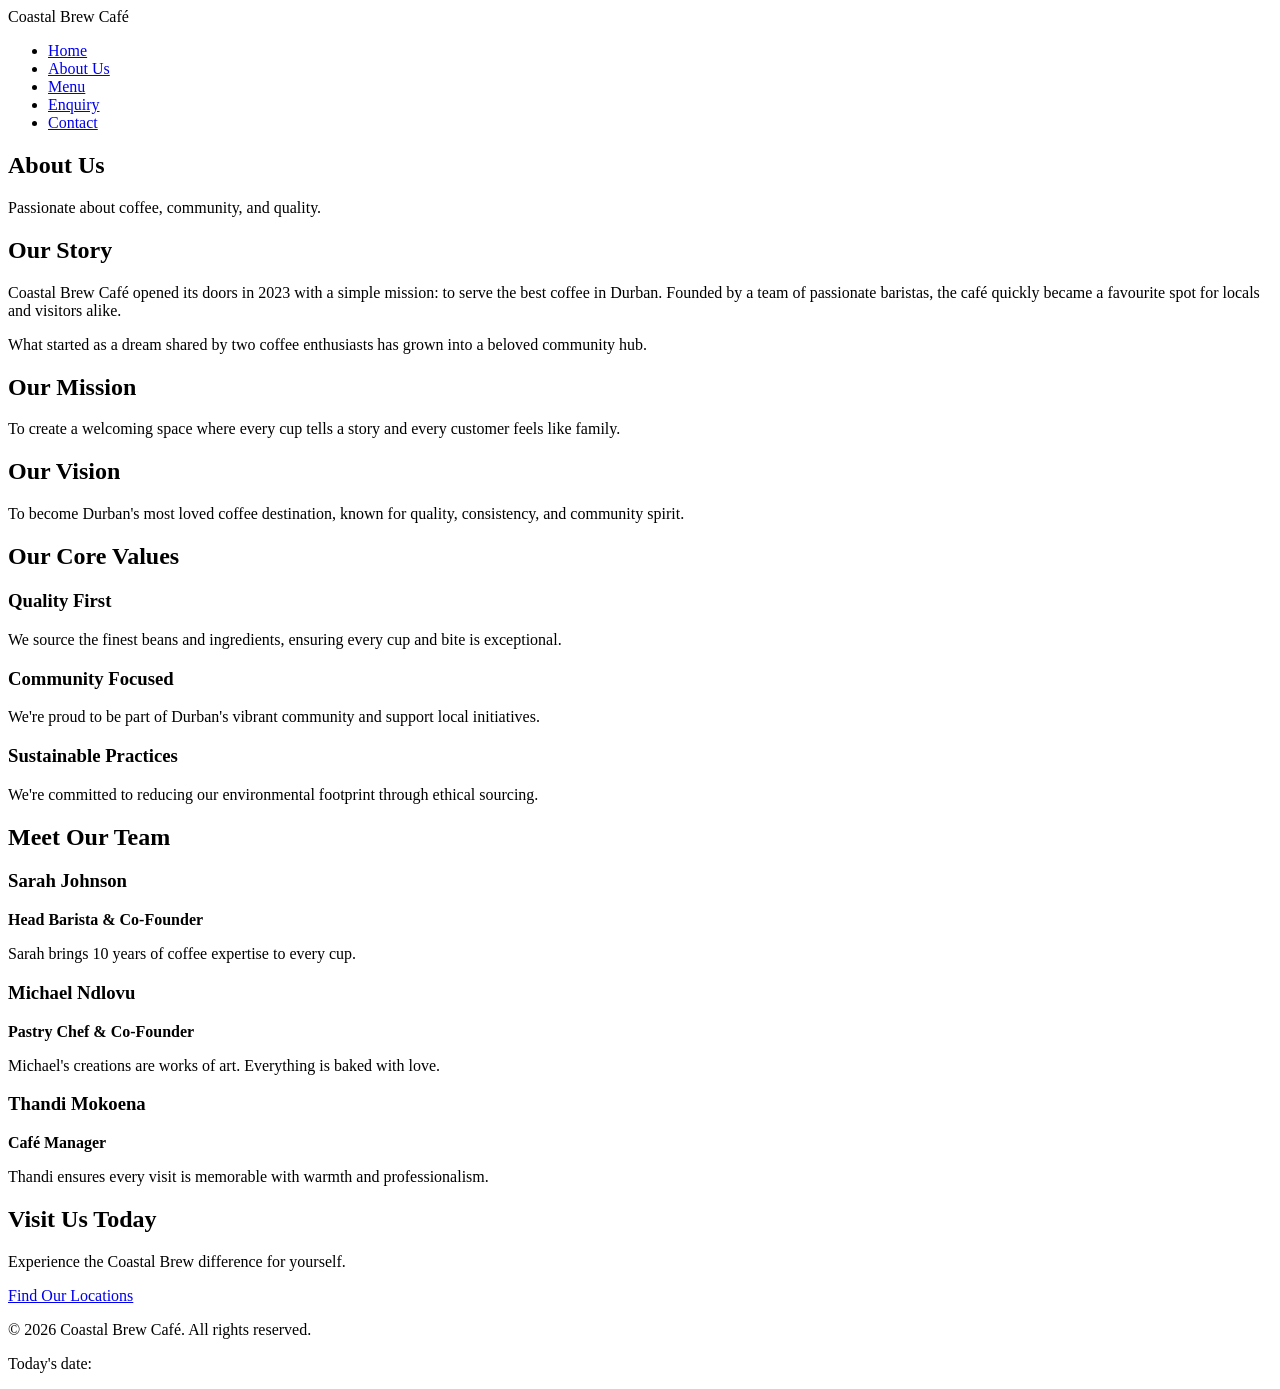
==== about.html @ c1a03e7d "Add files via upload" ====
<!DOCTYPE html>
<html lang="en">
<head>
    <meta charset="UTF-8">
    <meta name="viewport" content="width=device-width, initial-scale=1.0">
    <meta name="description" content="Learn about Coastal Brew Café's history, mission, vision, and the team behind Durban's favourite coffee spot.">
    <title>About Us | Coastal Brew Café</title>
    <link rel="stylesheet" href="css-assets/scripts.css">
</head>
<body>
    <header class="navbar">
        <div class="logo">Coastal Brew Café</div>
        <nav class="navigation">
            <ul>
                <li><a href="index.html">Home</a></li>
                <li><a href="about.html" class="active">About Us</a></li>
                <li><a href="menu.html">Menu</a></li>
                <li><a href="enquiry.html">Enquiry</a></li>
                <li><a href="contact.html">Contact</a></li>
            </ul>
        </nav>
    </header>

    <main>
        <section class="page-hero">
            <h1>About Us</h1>
            <p>Passionate about coffee, community, and quality.</p>
        </section>

        <section class="about-content">
            <div class="about-text">
                <h2>Our Story</h2>
                <p>Coastal Brew Café opened its doors in 2023 with a simple mission: to serve the best coffee in Durban. Founded by a team of passionate baristas, the café quickly became a favourite spot for locals and visitors alike.</p>
                <p>What started as a dream shared by two coffee enthusiasts has grown into a beloved community hub.</p>
            </div>
        </section>

        <section class="mission-vision">
            <div class="mv-card">
                <h2>Our Mission</h2>
                <p>To create a welcoming space where every cup tells a story and every customer feels like family.</p>
            </div>
            <div class="mv-card">
                <h2>Our Vision</h2>
                <p>To become Durban's most loved coffee destination, known for quality, consistency, and community spirit.</p>
            </div>
        </section>

        <section class="values">
            <h2>Our Core Values</h2>
            <div class="values-grid">
                <div class="value-card">
                    <h3>Quality First</h3>
                    <p>We source the finest beans and ingredients, ensuring every cup and bite is exceptional.</p>
                </div>
                <div class="value-card">
                    <h3>Community Focused</h3>
                    <p>We're proud to be part of Durban's vibrant community and support local initiatives.</p>
                </div>
                <div class="value-card">
                    <h3>Sustainable Practices</h3>
                    <p>We're committed to reducing our environmental footprint through ethical sourcing.</p>
                </div>
            </div>
        </section>

        <section class="team">
            <h2>Meet Our Team</h2>
            <div class="team-grid">
                <div class="team-card">
                    <h3>Sarah Johnson</h3>
                    <p><strong>Head Barista & Co-Founder</strong></p>
                    <p>Sarah brings 10 years of coffee expertise to every cup.</p>
                </div>
                <div class="team-card">
                    <h3>Michael Ndlovu</h3>
                    <p><strong>Pastry Chef & Co-Founder</strong></p>
                    <p>Michael's creations are works of art. Everything is baked with love.</p>
                </div>
                <div class="team-card">
                    <h3>Thandi Mokoena</h3>
                    <p><strong>Café Manager</strong></p>
                    <p>Thandi ensures every visit is memorable with warmth and professionalism.</p>
                </div>
            </div>
        </section>

        <section class="cta-section">
            <h2>Visit Us Today</h2>
            <p>Experience the Coastal Brew difference for yourself.</p>
            <a href="contact.html" class="btn">Find Our Locations</a>
        </section>
    </main>

    <footer>
        <p>&copy; 2026 Coastal Brew Café. All rights reserved.</p>
        <p>Today's date: <span id="current-date"></span></p>
    </footer>
    <script src="jss-assets/script.js"></script>
</body>
</html>
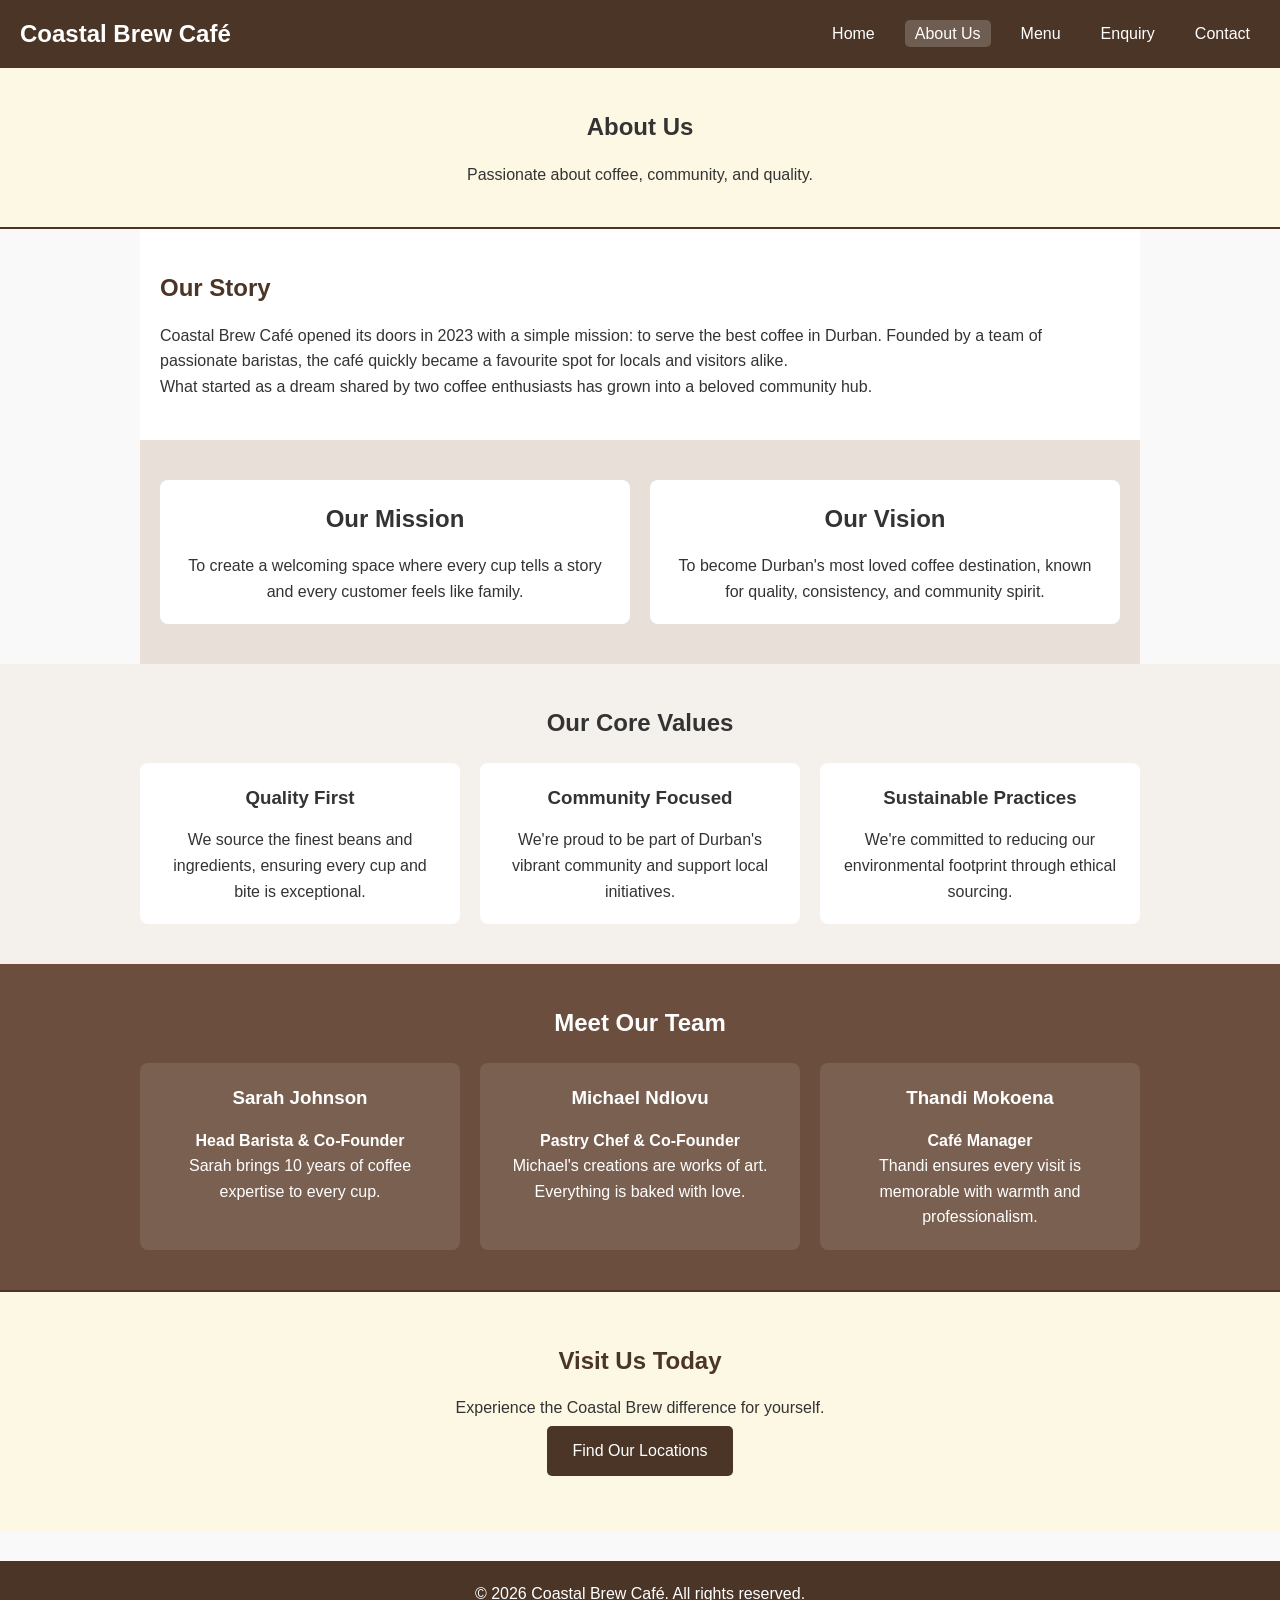
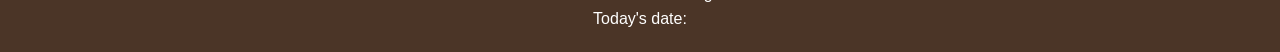
==== commit d9c21e8d: "Refactor about.html structure and links Updated the HTML structure and links for the About Us page." ====
--- a/about.html
+++ b/about.html
@@ -5,7 +5,7 @@
     <meta name="viewport" content="width=device-width, initial-scale=1.0">
     <meta name="description" content="Learn about Coastal Brew Café's history, mission, vision, and the team behind Durban's favourite coffee spot.">
     <title>About Us | Coastal Brew Café</title>
-    <link rel="stylesheet" href="css-assets/scripts.css">
+    <link rel="stylesheet" href="scripts.css">
 </head>
 <body>
     <header class="navbar">
@@ -96,6 +96,6 @@
         <p>&copy; 2026 Coastal Brew Café. All rights reserved.</p>
         <p>Today's date: <span id="current-date"></span></p>
     </footer>
-    <script src="jss-assets/script.js"></script>
+    <script src="script.js"></script>
 </body>
-</html>+</html>
--- a/scripts.css
+++ b/scripts.css
@@ -0,0 +1,199 @@
+/* ============================================
+   CSS RESET 
+   ============================================ */
+* {
+    margin: 0;
+    padding: 0;
+    box-sizing: border-box;
+}
+
+/* ============================================
+   BASE STYLES
+   ============================================ */
+body {
+    font-family: Arial, sans-serif;
+    background-color: #f9f9f9;
+    color: #333;
+    line-height: 1.6;
+}
+
+h1, h2, h3, h4 { margin-bottom: 15px; }
+a { text-decoration: none; color: inherit; }
+ul { list-style: none; }
+img { max-width: 100%; height: auto; display: block; border-radius: 8px; }
+
+/* ============================================
+   HEADER & NAVIGATION
+   ============================================ */
+.navbar {
+    background-color: rgb(75, 53, 39);
+    color: white;
+    padding: 15px 20px;
+    display: flex;
+    justify-content: space-between;
+    align-items: center;
+    flex-wrap: wrap; /* Crucial for minimized tabs */
+    position: sticky;
+    top: 0;
+    z-index: 1000;
+}
+
+.logo { font-size: 1.5rem; font-weight: bold; color: white; }
+
+.menu-toggle {
+    display: none; /* Hidden on desktop */
+    background-color: transparent;
+    color: white;
+    border: 1px solid white;
+    padding: 5px 15px;
+    border-radius: 5px;
+    cursor: pointer;
+    font-size: 1rem;
+}
+
+.navigation ul { display: flex; gap: 20px; }
+.navigation a { color: white; padding: 5px 10px; transition: background-color 0.3s ease; }
+.navigation a:hover, .navigation a.active { background-color: rgba(255, 255, 255, 0.2); border-radius: 5px; }
+
+/* ============================================
+   BUTTONS & HERO SECTIONS
+   ========================================== */
+.btn {
+    display: inline-block;
+    background-color: rgb(75, 53, 39);
+    color: white;
+    padding: 12px 25px;
+    border: none;
+    border-radius: 5px;
+    cursor: pointer;
+    font-size: 1rem;
+    margin: 5px;
+    transition: background-color 0.3s ease, transform 0.2s ease;
+}
+.btn:hover { background-color: rgb(55, 38, 28); transform: scale(1.05); }
+.btn:active { transform: scale(0.98); }
+
+.hero, .page-hero { background-color: #fcf8e3; text-align: center; padding: 60px 20px; }
+.page-hero { padding: 40px 20px; border-bottom: 2px solid rgb(75, 53, 39); }
+.hero h1 { font-size: 2.5rem; color: rgb(75, 53, 39); }
+.hero p { font-size: 1.2rem; margin-bottom: 20px; color: #555; }
+.hero-buttons { display: flex; justify-content: center; gap: 15px; flex-wrap: wrap; }
+
+/* ============================================
+   GRIDS
+   ============================================ */
+.features { padding: 50px 20px; background-color: rgb(75, 53, 39); color: white; text-align: center; }
+.features h2 { color: white; margin-bottom: 30px; }
+.feature-grid { display: grid; grid-template-columns: repeat(3, 1fr); gap: 20px; max-width: 1000px; margin: 0 auto; }
+.feature-card { background-color: rgba(255, 255, 255, 0.1); padding: 20px; border-radius: 8px; }
+
+.about-preview { display: grid; grid-template-columns: 1fr 1fr; gap: 40px; padding: 50px 20px; align-items: center; background-color: white; max-width: 1000px; margin: 0 auto; }
+.about-text h2 { color: rgb(75, 53, 39); }
+
+.menu-preview, .menu-section { padding: 50px 20px; text-align: center; background-color: #f4f0ec; }
+.menu-preview h2, .menu-section h2 { color: rgb(75, 53, 39); margin-bottom: 30px; }
+.menu-section h3 { margin-top: 40px; margin-bottom: 20px; color: rgb(75, 53, 39); text-align: left; max-width: 1000px; margin-left: auto; margin-right: auto; }
+.menu-grid { display: grid; grid-template-columns: repeat(2, 1fr); gap: 30px; max-width: 1000px; margin: 0 auto; }
+.menu-item { background-color: white; padding: 15px; border-radius: 8px; box-shadow: 0 2px 5px rgba(0,0,0,0.1); text-align: left; }
+.menu-item h4 { margin-top: 10px; color: rgb(75, 53, 39); }
+.menu-item span { font-weight: bold; color: rgb(75, 53, 39); display: block; margin-top: 5px; }
+.menu-btn-container { margin-top: 30px; }
+
+.testimonials { padding: 50px 20px; background-color: rgb(120, 85, 65); color: white; text-align: center; }
+.testimonial-grid { display: grid; grid-template-columns: 1fr 1fr; gap: 30px; max-width: 900px; margin: 0 auto; }
+.testimonial-card { background-color: white; color: #333; padding: 20px; border-radius: 8px; }
+.testimonial-card cite { display: block; margin-top: 10px; font-weight: bold; color: rgb(75, 53, 39); }
+
+.about-content { padding: 40px 20px; max-width: 1000px; margin: 0 auto; background-color: white; }
+.mission-vision { display: grid; grid-template-columns: 1fr 1fr; gap: 20px; padding: 40px 20px; background-color: #e8e0d8; max-width: 1000px; margin: 0 auto; }
+.mv-card { background-color: white; padding: 20px; border-radius: 8px; text-align: center; }
+.values { padding: 40px 20px; text-align: center; background-color: #f4f0ec; }
+.values-grid { display: grid; grid-template-columns: repeat(3, 1fr); gap: 20px; max-width: 1000px; margin: 20px auto 0; }
+.value-card { background-color: white; padding: 20px; border-radius: 8px; }
+.team { padding: 40px 20px; background-color: #6b4e3d; color: white; text-align: center; }
+.team h2 { color: white; }
+.team-grid { display: grid; grid-template-columns: repeat(3, 1fr); gap: 20px; max-width: 1000px; margin: 20px auto 0; }
+.team-card { background-color: rgba(255, 255, 255, 0.1); padding: 20px; border-radius: 8px; }
+
+/* ============================================
+   FORMS & LOCATIONS
+   ============================================ */
+.enquiry-section, .contact-section { display: grid; grid-template-columns: 1fr 1fr; gap: 40px; padding: 50px 20px; max-width: 1000px; margin: 0 auto; background-color: white; }
+.enquiry-info ul, .contact-info ul { margin-top: 15px; }
+.enquiry-info li, .contact-info li { margin-bottom: 10px; }
+form { display: flex; flex-direction: column; background-color: #f4f0ec; padding: 25px; border-radius: 8px; }
+form label { font-weight: bold; margin-bottom: 5px; color: rgb(75, 53, 39); }
+form input, form select, form textarea { padding: 10px; margin-bottom: 15px; border: 1px solid #ccc; border-radius: 5px; font-family: inherit; }
+form input:focus, form select:focus, form textarea:focus { outline: none; border-color: rgb(75, 53, 39); }
+.radio-group { display: flex; gap: 20px; margin-bottom: 15px; }
+.radio-group label { font-weight: normal; display: flex; align-items: center; gap: 5px; }
+
+.locations { padding: 40px 20px; text-align: center; background-color: #f4f0ec; }
+.locations-grid { display: grid; grid-template-columns: 1fr 1fr; gap: 30px; max-width: 1000px; margin: 20px auto 0; }
+.location-card { background-color: white; padding: 20px; border-radius: 8px; text-align: left; }
+.location-card h4 { margin-top: 15px; color: rgb(75, 53, 39); }
+.map-placeholder { background-color: #e0e0e0; padding: 30px; text-align: center; border-radius: 5px; margin-top: 15px; color: #666; }
+
+.cta-section { padding: 50px 20px; text-align: center; background-color: #fcf8e3; border-top: 2px solid rgb(75, 53, 39); }
+.cta-section h2 { color: rgb(75, 53, 39); }
+footer { background-color: rgb(75, 53, 39); color: white; text-align: center; padding: 20px; margin-top: 30px; }
+
+/* ============================================
+   LIGHTBOX MODAL CSS 
+   ============================================ */
+.gallery-container { display: grid; grid-template-columns: repeat(4, 1fr); gap: 15px; max-width: 1000px; margin: 20px auto; padding: 20px; }
+.hover-shadow { cursor: pointer; transition: 0.3s; opacity: 0.8; }
+.hover-shadow:hover { opacity: 1; box-shadow: 0 4px 8px 0 rgba(0,0,0,0.2), 0 6px 20px 0 rgba(0,0,0,0.19); }
+
+.modal { display: none; position: fixed; z-index: 2000; padding-top: 100px; left: 0; top: 0; width: 100%; height: 100%; overflow: auto; background-color: black; }
+.modal-content { position: relative; background-color: #fefefe; margin: auto; padding: 0; width: 90%; max-width: 1200px; }
+.close { color: white; position: absolute; top: 10px; right: 25px; font-size: 35px; font-weight: bold; }
+.close:hover, .close:focus { color: #999; text-decoration: none; cursor: pointer; }
+.mySlides { display: none; }
+.prev, .next { cursor: pointer; position: absolute; top: 50%; width: auto; padding: 16px; margin-top: -50px; color: white; font-weight: bold; font-size: 20px; transition: 0.6s ease; user-select: none; background-color: rgba(0,0,0,0.5); }
+.next { right: 0; border-radius: 3px 0 0 3px; }
+.prev:hover, .next:hover { background-color: rgba(0,0,0,0.8); }
+.numbertext { color: #f2f2f2; font-size: 12px; padding: 8px 12px; position: absolute; top: 0; }
+.caption-container { text-align: center; background-color: black; padding: 2px 16px; color: white; }
+img.demo { opacity: 0.6; }
+.active, .demo:hover { opacity: 1; }
+
+/* ============================================
+   MEDIA QUERIES (Part 2 Feedback Fix)
+   ============================================ */
+@media (min-width: 1024px) {
+    .hero { padding: 80px 40px; }
+    .hero h1 { font-size: 3rem; }
+}
+
+@media (max-width: 768px) {
+    .about-preview, .enquiry-section, .contact-section, .mission-vision, .locations-grid {
+        grid-template-columns: 1fr;
+    }
+    .feature-grid, .values-grid, .team-grid, .testimonial-grid {
+        grid-template-columns: 1fr 1fr;
+    }
+    .menu-toggle { display: block; }
+    .navigation ul {
+        display: none; 
+        flex-direction: column;
+        width: 100%;
+        text-align: center;
+        gap: 10px;
+        margin-top: 15px;
+    }
+    .navigation ul.active { display: flex; }
+    .navbar { flex-direction: column; text-align: center; }
+    .hero h1 { font-size: 2rem; }
+    .gallery-container { grid-template-columns: 1fr 1fr; }
+}
+
+@media (max-width: 480px) {
+    .feature-grid, .values-grid, .team-grid, .testimonial-grid, .menu-grid, .gallery-container {
+        grid-template-columns: 1fr;
+    }
+    .hero h1 { font-size: 1.6rem; }
+    .hero p { font-size: 1rem; }
+    .btn { width: 100%; text-align: center; }
+    .hero-buttons { flex-direction: column; }
+}
